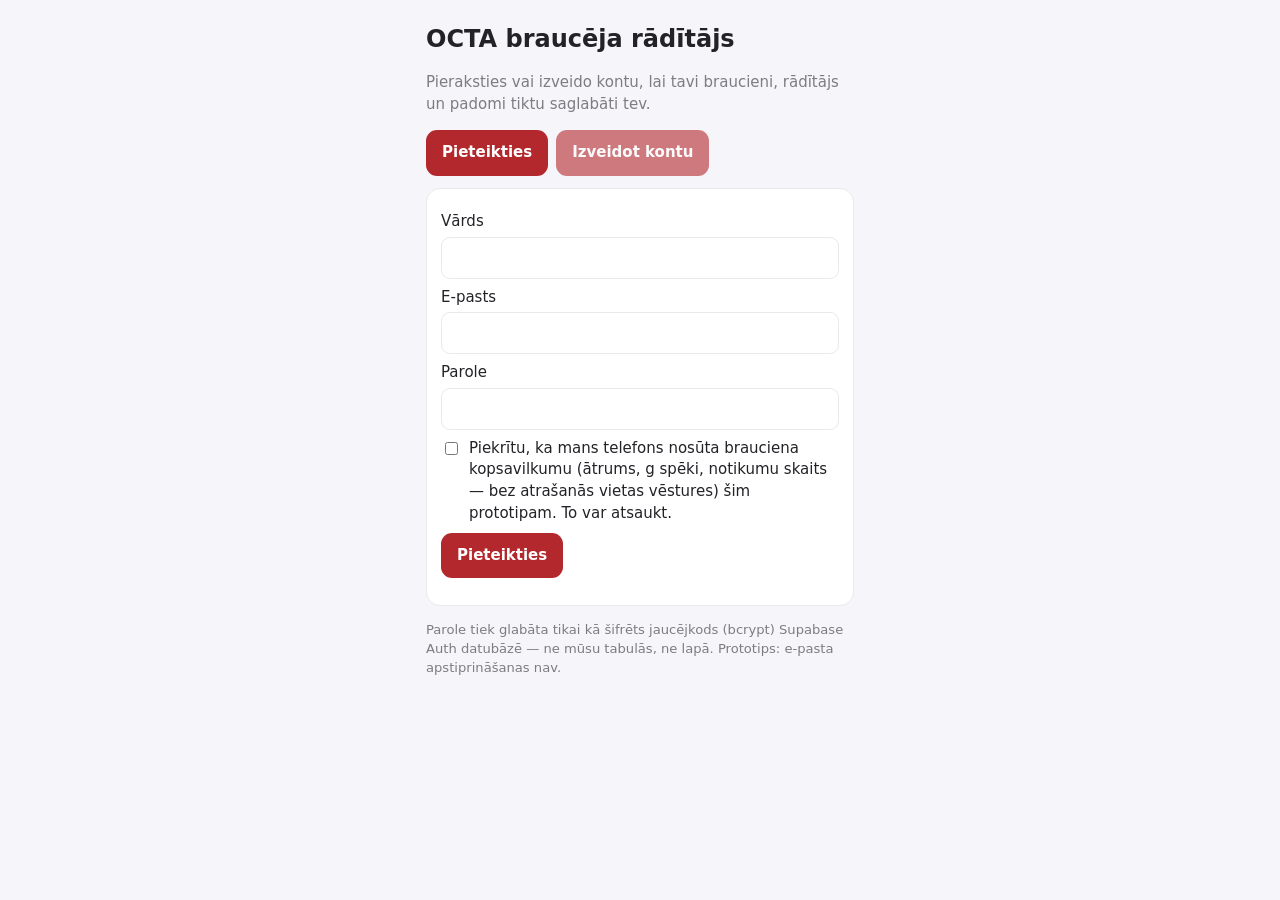
==== account.html @ 47b97a83 "Login page is the first page; app design back to the previous look (login buttons/pill removed) Co-A" ====
<!doctype html>
<html lang="lv">
<head>
<meta charset="utf-8">
<meta name="viewport" content="width=device-width, initial-scale=1">
<title>Mans konts — OCTA braucēja rādītājs</title>
<link rel="icon" type="image/svg+xml" href="favicon.svg">
<link rel="stylesheet" href="mini.css?v=20261028r">
</head>
<body>
<main class="mini" style="max-width:900px">
  <h1>Mans konts <small id="who"></small></h1>
  <p id="msg" class="note">Ielādē…</p>
  <section class="card" id="score" hidden></section>
  <section class="card" id="adv" hidden></section>
  <section class="card" id="carsCard" hidden>
    <h3 style="margin-top:0">Mani auto</h3>
    <p class="note">CSDD reģistram mums nav piekļuves, tāpēc auto datus ievadi pats (tie tiek atzīmēti kā <b>pašdeklarēti, nepārbaudīti</b>).</p>
    <div id="carList"></div>
    <details id="addBox"><summary class="btn" style="display:inline-block;cursor:pointer">+ Pievienot auto</summary>
      <form id="carForm" style="display:grid;grid-template-columns:repeat(auto-fit,minmax(170px,1fr));gap:10px;margin-top:12px">
        <label>Numura zīme* <input id="plate" required maxlength="10" placeholder="AB1234" autocapitalize="characters"></label>
        <label>Marka* <input id="make" required maxlength="30" placeholder="Volkswagen"></label>
        <label>Modelis* <input id="model" required maxlength="30" placeholder="Golf"></label>
        <label>Izlaiduma gads <input id="year" type="number" min="1950" max="2027" placeholder="2015"></label>
        <label>Degviela <select id="fuel"><option value="">–</option><option value="petrol">benzīns</option><option value="diesel">dīzelis</option><option value="hybrid">hibrīds</option><option value="phev">pieslēdzamais hibrīds</option><option value="electric">elektro</option><option value="lpg">gāze</option><option value="other">cits</option></select></label>
        <label>Dzinēja tilpums, cm³ <input id="cc" type="number" min="0" max="10000" placeholder="1598"></label>
        <label>Jauda, kW <input id="kw" type="number" min="0" max="1500" placeholder="77"></label>
        <label>Nobraukums, km <input id="odo" type="number" min="0" max="3000000"></label>
        <label>VIN (nav obligāts) <input id="vin" maxlength="17"></label>
        <label>Reģ. apliecības nr. <input id="cert" maxlength="20"></label>
        <label>OCTA derīga līdz <input id="octa" type="date"></label>
        <label>Negadījumi pēdējos 3 gados <input id="claims" type="number" min="0" max="20" value="0"></label>
        <div style="grid-column:1/-1"><button class="btn" type="submit" id="carGo">Saglabāt auto</button> <span id="carMsg" class="note"></span></div>
      </form>
    </details>
  </section>
  <section class="card" id="trips" hidden></section>
  <div class="row" style="gap:8px"><a class="btn" href="collect.html">Sākt braucienu</a><button class="btn" id="out" type="button" style="opacity:.7">Iziet</button></div>
  <p class="note"><a href="./">← uz demo</a> · <a href="live.html">dzīvie simulatora braucieni</a></p>
</main>
<script src="engine.js?v=20261028r"></script>
<script src="auth.js?v=20261028r"></script>
<script>
(function () {
  var E = window.Engine, $ = function (id) { return document.getElementById(id); }, REST = Auth.URL + '/rest/v1/';
  var esc = function (s) { return String(s == null ? '' : s).replace(/[&<>"]/g, function (c) { return { '&': '&amp;', '<': '&lt;', '>': '&gt;', '"': '&quot;' }[c]; }); };
  var bandLv = { low: 'zems risks', medium: 'vidējs risks', high: 'augsts risks' }, cls = function (b) { return b === 'low' ? 'good' : b === 'medium' ? 'mid' : 'bad'; };
  var FUEL = { petrol: 'benzīns', diesel: 'dīzelis', hybrid: 'hibrīds', phev: 'pieslēdzamais hibrīds', electric: 'elektro', lpg: 'gāze', other: 'cits' };
  var FACT = { speeding: 'ātrums', smooth: 'plūdums', phone: 'telefons', nightfatigue: 'nakts/nogurums' };
  $('out').onclick = function () { Auth.logout(); location.href = 'login.html'; };
  var u = Auth.user(); if (!u) { location.replace('login.html'); return; }
  $('who').textContent = (u.name || '') + ' · ' + (u.email || '');
  function toEngine(t) { return { id: t.id, startISO: new Date(t.start_at).toISOString(), mode: t.mode, roleConf: t.role_conf, counted: t.counted, weather: t.weather, durationS: t.duration_s, km: t.km, darkKm: t.dark_km, brake: t.brake, accel: t.accel, corner: t.corner, overLimS: t.over_lim_s, overSafeS: t.over_safe_s, severeS: t.severe_s, phoneEv: t.phone_ev, phoneS: t.phone_s, parkings: t.parkings, lotCycles: t.lot_cycles, lotS: t.lot_s, lotOverS: t.lot_over_s, surge: t.surge, bump: t.bump }; }
  var H, driver;
  var g = function (q) { return fetch(REST + q, { headers: H }).then(function (r) { if (!r.ok) throw new Error(r.status); return r.json(); }); };
  var send = function (method, path, body) { return fetch(REST + path, { method: method, headers: Object.assign({ 'Content-Type': 'application/json', Prefer: 'return=minimal' }, H), body: body ? JSON.stringify(body) : undefined }).then(function (r) { return r.text().then(function (t) { if (!r.ok) { var j = {}; try { j = JSON.parse(t); } catch (e) {} throw new Error(j.message || String(r.status)); } }); }); };

  function loadCars() {
    return g('cars?select=*&created_by=eq.' + encodeURIComponent(u.uid) + '&order=created_at.asc').then(function (cars) {
      $('carList').innerHTML = cars.length ? '<div style="overflow-x:auto"><table><tr><th>Numurs</th><th>Auto</th><th class="num">Gads</th><th>Degviela</th><th class="num">kW</th><th>OCTA līdz</th><th class="num">Negad.</th><th></th></tr>' +
        cars.map(function (c) { return '<tr><td><b>' + esc(c.plate) + '</b></td><td>' + esc(c.make || '') + ' ' + esc(c.model || c.name) + '</td><td class="num">' + (c.year || '–') + '</td><td>' + (FUEL[c.fuel] || '–') + '</td><td class="num">' + (c.power_kw || '–') + '</td><td>' + (c.octa_valid_until || '–') + '</td><td class="num">' + c.claims_3y + '</td><td><button class="btn" data-del="' + esc(c.id) + '" type="button" style="opacity:.7">Dzēst</button></td></tr>'; }).join('') + '</table></div>' : '<p class="note">Vēl nav neviena auto. Pievieno pirmo, lai braucieni tiktu piesaistīti auto.</p>';
      Array.prototype.forEach.call(document.querySelectorAll('[data-del]'), function (b) { b.onclick = function () { if (!confirm('Dzēst šo auto?')) return; send('DELETE', 'driver_cars?car_id=eq.' + encodeURIComponent(b.dataset.del)).then(function () { return send('DELETE', 'cars?id=eq.' + encodeURIComponent(b.dataset.del)); }).then(loadCars).catch(function (e) { $('carMsg').textContent = 'Neizdevās dzēst: ' + e.message; }); }; });
    });
  }
  function rnd() { var a = new Uint8Array(4); crypto.getRandomValues(a); return Array.prototype.map.call(a, function (x) { return ('0' + x.toString(16)).slice(-2); }).join(''); }
  $('carForm').onsubmit = function (e) {
    e.preventDefault(); $('carGo').disabled = true; $('carMsg').textContent = 'Saglabā…';
    var n = function (id) { var v = $(id).value; return v === '' ? null : Number(v); }, t = function (id) { var v = $(id).value.trim(); return v === '' ? null : v; };
    var plate = $('plate').value.toUpperCase().replace(/[^A-Z0-9-]/g, ''), make = $('make').value.trim(), model = $('model').value.trim(), id = 'c-' + driver.id.replace(/^u-/, '') + '-' + rnd();
    send('POST', 'cars', { id: id, name: (make + ' ' + model).slice(0, 40), plate: plate, make: make, model: model, year: n('year'), fuel: t('fuel'), engine_cc: n('cc'), power_kw: n('kw'), odometer_km: n('odo'), vin: t('vin') && t('vin').toUpperCase(), reg_cert_no: t('cert'), octa_valid_until: t('octa'), claims_3y: n('claims') || 0, is_demo: false, created_by: u.uid })
      .then(function () { return send('POST', 'driver_cars', { driver_id: driver.id, car_id: id }); })
      .then(function () { $('carForm').reset(); $('carMsg').textContent = 'Auto pievienots.'; $('addBox').open = false; return loadCars(); })
      .catch(function (er) { $('carMsg').textContent = /duplicate|unique|23505/i.test(er.message) ? 'Šāds numurs jau ir pievienots.' : /check|violates/i.test(er.message) ? 'Pārbaudi ievadītos datus (numura zīme: burti, cipari, defise).' : 'Kļūda: ' + er.message; })
      .then(function () { $('carGo').disabled = false; });
  };

  function advice() {
    $('adv').hidden = false; $('adv').innerHTML = '<p class="note">Analizē datus…</p>';
    fetch(Auth.URL + '/functions/v1/recommend', { method: 'POST', headers: Object.assign({ 'Content-Type': 'application/json' }, H), body: JSON.stringify({ subject_type: 'driver', id: driver.id, lang: 'lv' }) }).then(function (x) { return x.json(); }).then(function (a) {
      if (!a.actions) { $('adv').innerHTML = '<p class="note">Padoms šobrīd nav pieejams.</p>'; return; }
      var j = a.jev ? '<p class="note">🔎 Datu analīze (Jev): sāc ar <b>' + (FACT[a.jev.start_here] || a.jev.start_here) + '</b> (pārliecība ' + Math.round(a.jev.start_conf * 100) + ' %)' + (a.jev.risk_score != null ? ' · riska profils ' + a.jev.risk_score.toFixed(1) + ' / 2' : '') + '</p>' : '';
      $('adv').innerHTML = '<b>Kā maksāt mazāk par OCTA</b> <span class="badge b-mute">' + (a.source === 'gemini' ? 'Gemini' : 'sagataves padoms') + '</span>' + j + '<p>' + esc(a.summary) + '</p>' +
        a.actions.map(function (x, i) { return '<p><b>' + (i === 0 && a.jev ? '① ' : '') + esc(x.title) + '</b> <small>+' + x.gainPoints + ' punkti' + (x.savingEur > 0 ? ' · −' + x.savingEur + ' €' : '') + '</small><br>' + esc(x.tip) + '</p>'; }).join('') + '<p class="note">Skaitļus rēķina dzinējs; analīzi veic Jev; tekstu raksta MI modelis.</p>';
    }).catch(function () { $('adv').innerHTML = '<p class="note">Padoms šobrīd nav pieejams.</p>'; });
  }

  Auth.token().then(function (tok) {
    if (!tok) { location.replace('login.html'); return; }
    H = { apikey: Auth.KEY, Authorization: 'Bearer ' + tok };
    return g('drivers?select=id,name,exp_hours,exp_buckets,claims_3y&user_id=eq.' + encodeURIComponent(u.uid)).then(function (ds) {
      driver = ds[0]; if (!driver) throw new Error('profile');
      $('carsCard').hidden = false;
      return Promise.all([loadCars(), g('trips?select=*&order=start_at.desc&limit=500&driver_id=eq.' + encodeURIComponent(driver.id))]);
    }).then(function (r) {
      var trips = r[1];
      if (!trips.length) { $('msg').innerHTML = 'Vēl nav neviena brauciena. Pievieno auto, spied <b>Sākt braucienu</b>, atstāj lapu atvērtu un brauc — kopsavilkums parādīsies šeit.'; return; }
      $('msg').textContent = trips.length + ' braucieni · ' + new Date().toLocaleTimeString('lv-LV');
      var prof = { claims3y: driver.claims_3y || 0, expHours: Number(driver.exp_hours || 0), expBuckets: driver.exp_buckets || {} };
      var res = E.scoreDriver(trips.map(toEngine), prof), pr = E.premiumPreview(res.total);
      $('score').hidden = false;
      $('score').innerHTML = '<div class="row" style="justify-content:space-between;align-items:center"><div><b style="font-size:2rem">' + res.total + '</b> <small>± ' + res.sigma + ' / 100</small> <span class="pill ' + cls(res.band) + '">' + bandLv[res.band] + '</span><br><small>' + res.kpi.km.toFixed(1) + ' km · ' + res.kpi.trips + ' braucieni</small></div><div style="text-align:right"><b>' + pr.eur + ' €</b> <small>−' + pr.discountPct + '% (ilustratīvi, nav Balcia cena)</small></div></div>';
      advice();
      $('trips').hidden = false;
      $('trips').innerHTML = '<h3 style="margin-top:0">Braucieni</h3><div style="overflow-x:auto"><table><tr><th>Laiks</th><th class="num">km</th><th class="num">min</th><th class="num">Bremz.</th><th class="num">Paātr.</th><th class="num">Pagr.</th><th class="num">Virs limita, s</th><th>Laikapst.</th><th>Avots</th></tr>' +
        trips.slice(0, 50).map(function (t) { return '<tr><td>' + new Date(t.start_at).toLocaleString('lv-LV') + '</td><td class="num">' + t.km.toFixed(2) + '</td><td class="num">' + (t.duration_s / 60).toFixed(1) + '</td><td class="num">' + t.brake + '</td><td class="num">' + t.accel + '</td><td class="num">' + t.corner + '</td><td class="num">' + t.over_lim_s.toFixed(0) + '</td><td>' + esc(t.weather) + '</td><td>' + esc(t.source) + '</td></tr>'; }).join('') + '</table></div>';
    });
  }).catch(function (e) { $('msg').textContent = 'Kļūda: ' + e.message + ' — mēģini pieteikties vēlreiz.'; });
})();
</script>
</body>
</html>
---- mini.css ----
:root{--brand:#b3282d;--ink:#232227;--mute:#7c7c84;--line:#e9e8ed;--bg:#f6f5f9;--good:#1f9d63;--mid:#d98a00;--bad:#c0392b}
*{box-sizing:border-box}body{margin:0;background:var(--bg);color:var(--ink);font:15px/1.45 system-ui,-apple-system,"Segoe UI",Roboto,sans-serif}
.mini{max-width:720px;margin:0 auto;padding:16px}.mini h1{font-size:1.5rem;margin:6px 0}.mini h1 small{font-size:.7rem;color:#fff;background:var(--brand);padding:2px 8px;border-radius:99px;vertical-align:middle}
.lead{color:var(--mute)}.note{font-size:.82rem;color:var(--mute)}a{color:var(--brand)}
.card{background:#fff;border:1px solid var(--line);border-radius:14px;padding:14px;margin:12px 0}.card label{display:block;margin:8px 0}
.card input:not([type=checkbox]),.card select{display:block;width:100%;padding:9px;border:1px solid var(--line);border-radius:9px;font:inherit;margin-top:4px}
.row{display:flex;gap:10px;align-items:flex-start;flex-wrap:wrap;margin:8px 0}.row input[type=checkbox]{margin-top:4px}
.btn{background:var(--brand);color:#fff;border:0;border-radius:11px;padding:12px 16px;font:inherit;font-weight:650;cursor:pointer}.btn.sec{background:var(--ink)}.btn.ghost{background:#efeef3;color:var(--ink)}.btn:disabled{opacity:.4}
.live{display:grid;grid-template-columns:repeat(4,1fr);gap:8px;margin-top:10px;text-align:center}.live b{display:block;font-size:1.4rem}.live small{color:var(--mute);font-size:.72rem}
table{border-collapse:collapse;width:100%}th,td{padding:7px 6px;border-bottom:1px solid var(--line);text-align:left;font-size:.88rem}th{font-size:.72rem;color:var(--mute);text-transform:uppercase}
.pill{display:inline-block;padding:2px 9px;border-radius:99px;font-size:.78rem;font-weight:650}.good{background:#e1f5ec;color:var(--good)}.mid{background:#fdf0d6;color:#a96a00}.bad{background:#fbe5e1;color:var(--bad)}
.num{text-align:right;font-variant-numeric:tabular-nums}
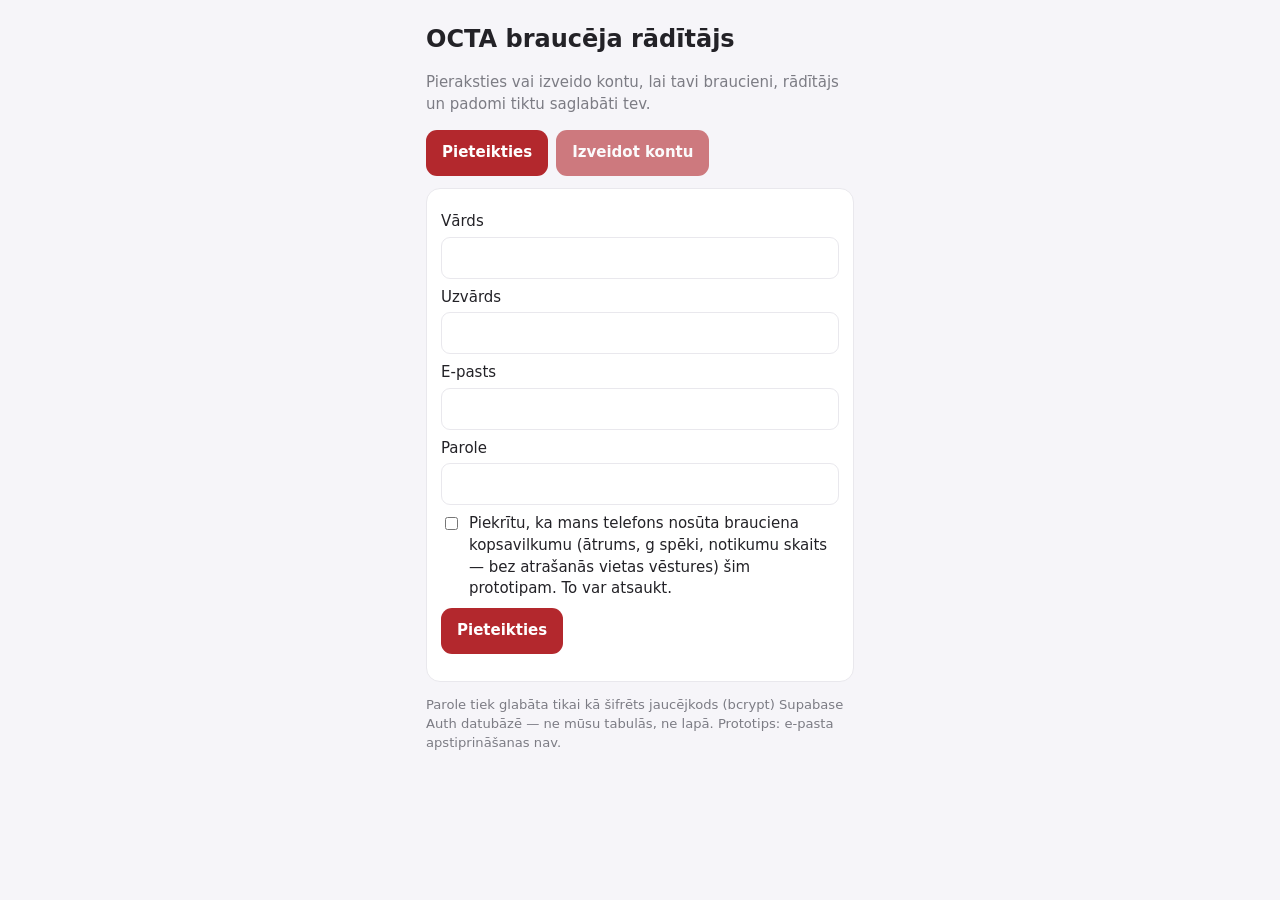
==== commit 793da36d: "Admin flag + separate admin site (list/search users, delete rides/cars/users), admin Edge Function; " ====
--- a/account.html
+++ b/account.html
@@ -5,7 +5,7 @@
 <meta name="viewport" content="width=device-width, initial-scale=1">
 <title>Mans konts — OCTA braucēja rādītājs</title>
 <link rel="icon" type="image/svg+xml" href="favicon.svg">
-<link rel="stylesheet" href="mini.css?v=20261028r">
+<link rel="stylesheet" href="mini.css?v=20261028t">
 </head>
 <body>
 <main class="mini" style="max-width:900px">
@@ -39,8 +39,8 @@
   <div class="row" style="gap:8px"><a class="btn" href="collect.html">Sākt braucienu</a><button class="btn" id="out" type="button" style="opacity:.7">Iziet</button></div>
   <p class="note"><a href="./">← uz demo</a> · <a href="live.html">dzīvie simulatora braucieni</a></p>
 </main>
-<script src="engine.js?v=20261028r"></script>
-<script src="auth.js?v=20261028r"></script>
+<script src="engine.js?v=20261028t"></script>
+<script src="auth.js?v=20261028t"></script>
 <script>
 (function () {
   var E = window.Engine, $ = function (id) { return document.getElementById(id); }, REST = Auth.URL + '/rest/v1/';
@@ -100,7 +100,7 @@
       var res = E.scoreDriver(trips.map(toEngine), prof), pr = E.premiumPreview(res.total);
       $('score').hidden = false;
       $('score').innerHTML = '<div class="row" style="justify-content:space-between;align-items:center"><div><b style="font-size:2rem">' + res.total + '</b> <small>± ' + res.sigma + ' / 100</small> <span class="pill ' + cls(res.band) + '">' + bandLv[res.band] + '</span><br><small>' + res.kpi.km.toFixed(1) + ' km · ' + res.kpi.trips + ' braucieni</small></div><div style="text-align:right"><b>' + pr.eur + ' €</b> <small>−' + pr.discountPct + '% (ilustratīvi, nav Balcia cena)</small></div></div>';
-      advice();
+      if (window.AI_ON) advice();
       $('trips').hidden = false;
       $('trips').innerHTML = '<h3 style="margin-top:0">Braucieni</h3><div style="overflow-x:auto"><table><tr><th>Laiks</th><th class="num">km</th><th class="num">min</th><th class="num">Bremz.</th><th class="num">Paātr.</th><th class="num">Pagr.</th><th class="num">Virs limita, s</th><th>Laikapst.</th><th>Avots</th></tr>' +
         trips.slice(0, 50).map(function (t) { return '<tr><td>' + new Date(t.start_at).toLocaleString('lv-LV') + '</td><td class="num">' + t.km.toFixed(2) + '</td><td class="num">' + (t.duration_s / 60).toFixed(1) + '</td><td class="num">' + t.brake + '</td><td class="num">' + t.accel + '</td><td class="num">' + t.corner + '</td><td class="num">' + t.over_lim_s.toFixed(0) + '</td><td>' + esc(t.weather) + '</td><td>' + esc(t.source) + '</td></tr>'; }).join('') + '</table></div>';
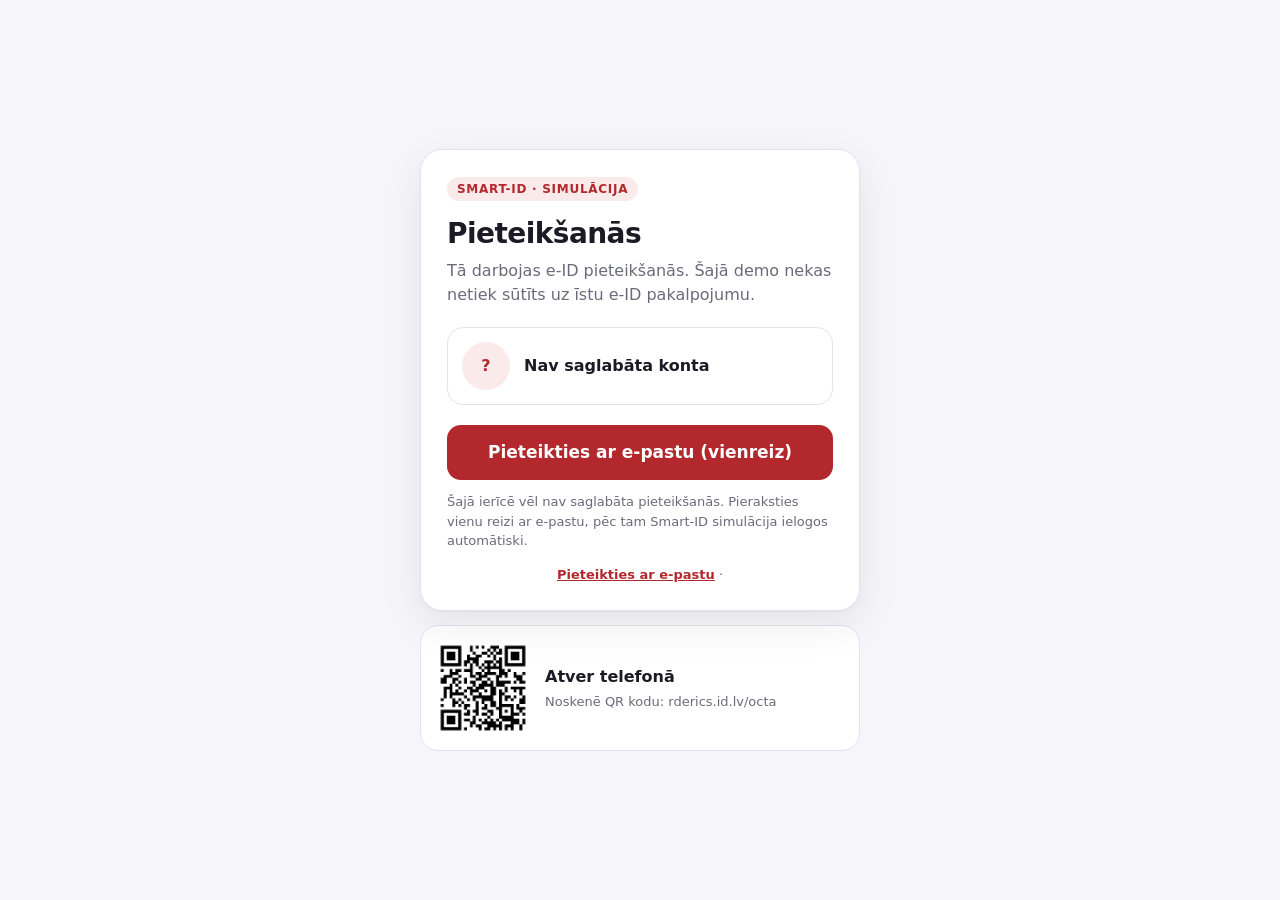
==== commit 5d69c325: "Smart-ID simulation as the first page (signs back into the account this device already used); email " ====
--- a/account.html
+++ b/account.html
@@ -5,7 +5,7 @@
 <meta name="viewport" content="width=device-width, initial-scale=1">
 <title>Mans konts — OCTA braucēja rādītājs</title>
 <link rel="icon" type="image/svg+xml" href="favicon.svg">
-<link rel="stylesheet" href="mini.css?v=20261028t">
+<link rel="stylesheet" href="mini.css?v=20261028z">
 </head>
 <body>
 <main class="mini" style="max-width:900px">
@@ -39,8 +39,8 @@
   <div class="row" style="gap:8px"><a class="btn" href="collect.html">Sākt braucienu</a><button class="btn" id="out" type="button" style="opacity:.7">Iziet</button></div>
   <p class="note"><a href="./">← uz demo</a> · <a href="live.html">dzīvie simulatora braucieni</a></p>
 </main>
-<script src="engine.js?v=20261028t"></script>
-<script src="auth.js?v=20261028t"></script>
+<script src="engine.js?v=20261028z"></script>
+<script src="auth.js?v=20261028z"></script>
 <script>
 (function () {
   var E = window.Engine, $ = function (id) { return document.getElementById(id); }, REST = Auth.URL + '/rest/v1/';
